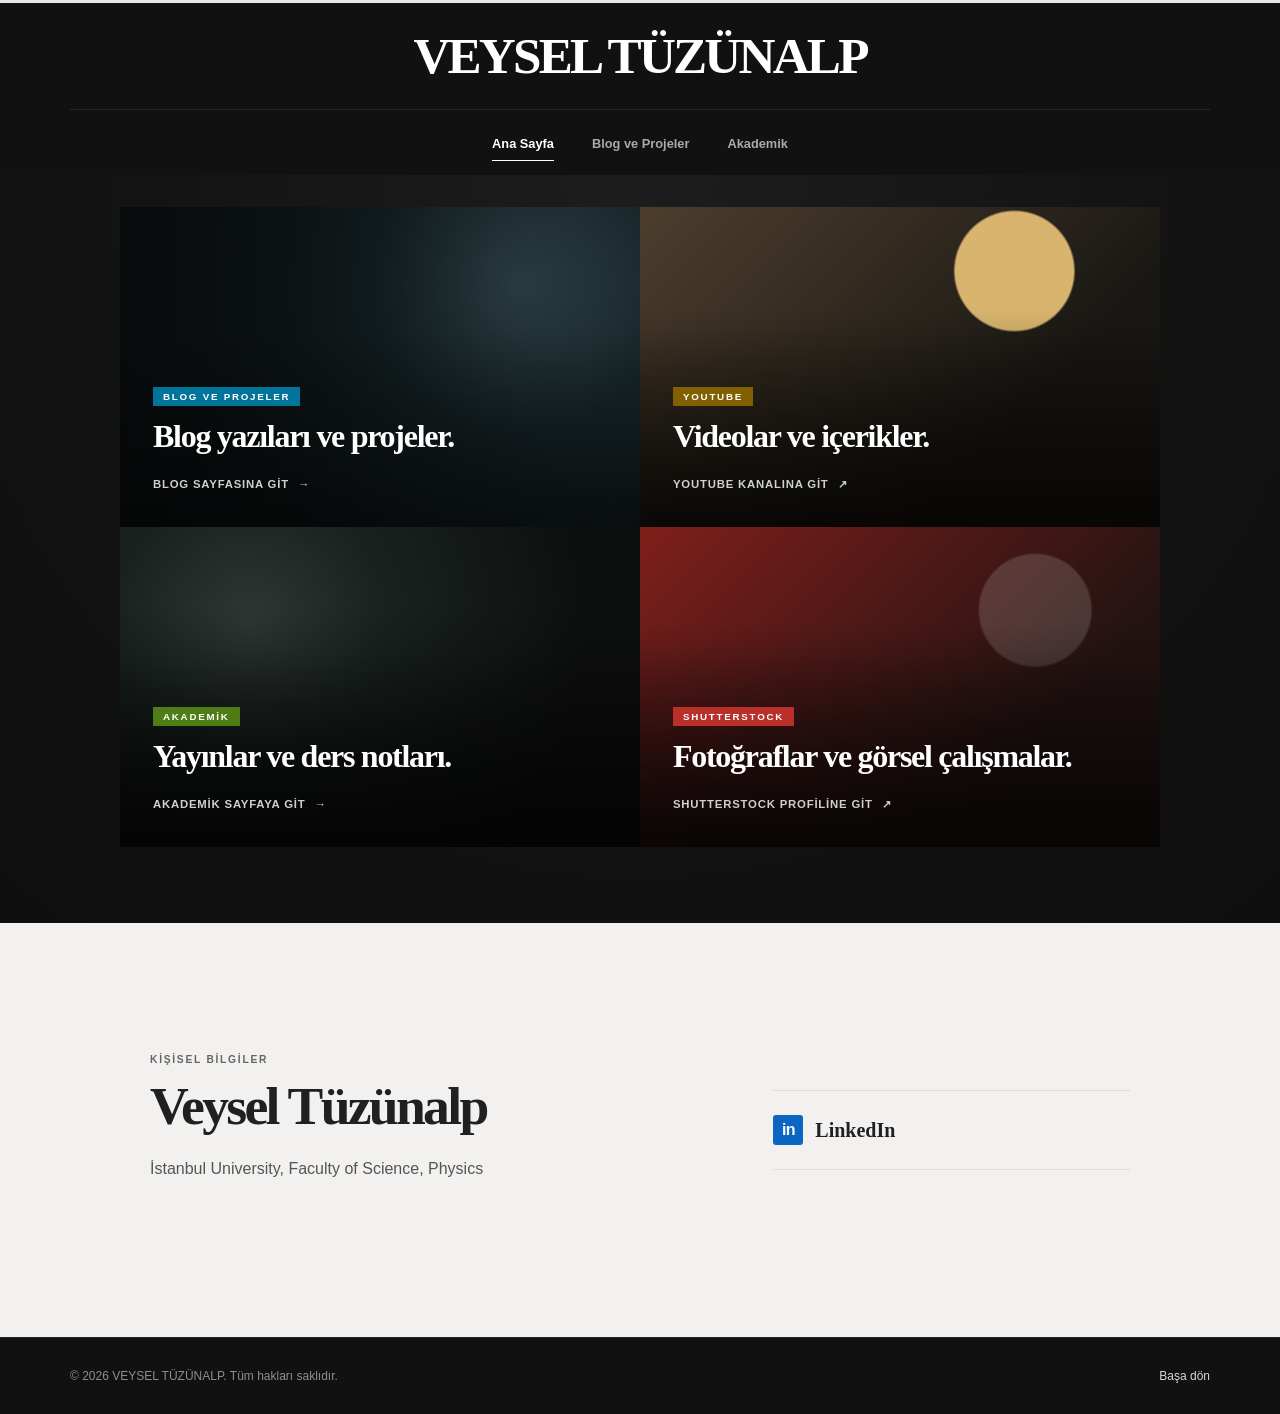
==== index.html @ 8b7c6a4f "Add files via upload" ====
<!DOCTYPE html>
<html lang="tr">
<head>
    <meta charset="UTF-8">
    <meta name="viewport" content="width=device-width, initial-scale=1.0">

    <title>VEYSEL TÜZÜNALP | Ana Sayfa</title>
    <meta name="description" content="Veysel Tüzünalp kişisel blog ve akademik web sayfası.">
    <meta name="theme-color" content="#111111">
    <meta property="og:title" content="VEYSEL TÜZÜNALP | Ana Sayfa">
    <meta property="og:description" content="Veysel Tüzünalp kişisel blog ve akademik notlar içeren web sayfası.">
    <meta property="og:type" content="website">
    <meta name="twitter:card" content="summary">

    <link rel="stylesheet" href="style.css">
</head>

<body>
    <a class="skip-link" href="#ana-icerik">Ana içeriğe geç</a>

    <header class="site-header">
        <div class="header-inner">
            <a class="site-title" href="index.html">VEYSEL TÜZÜNALP</a>

            <nav class="main-nav" aria-label="Ana gezinme">
                <ul>
                    <li><a class="is-active" href="index.html" aria-current="page">Ana Sayfa</a></li>
                    <li><a href="blog.html">Blog ve Projeler</a></li>
                    <li><a href="academic.html">Akademik</a></li>
                </ul>
            </nav>
        </div>
    </header>

    <main id="ana-icerik">
        <section class="feature-section" aria-label="Sitenin ana bölümleri">
            <div class="feature-grid">
                <a
                    class="feature-card feature-card--main"
                    href="blog.html"
                >
                    <div class="feature-card__content">
                        <span class="feature-label feature-label--blue">Blog ve Projeler</span>
                        <h1>Blog yazıları ve projeler.</h1>
                        <span class="feature-link">Blog sayfasına git <span aria-hidden="true">→</span></span>
                    </div>
                </a>

                <div class="feature-side">
                    <a
                        class="feature-card feature-card--youtube"
                        href="https://www.youtube.com/@vetudigital"
                        target="_blank"
                        rel="noopener noreferrer"
                    >
                        <div class="feature-card__content">
                            <span class="feature-label feature-label--gold">YouTube</span>
                            <h2>Videolar ve içerikler.</h2>
                            <span class="feature-link">YouTube kanalına git <span aria-hidden="true">↗</span></span>
                        </div>
                    </a>

                    <a
                        class="feature-card feature-card--academic"
                        href="academic.html"
                    >
                        <div class="feature-card__content">
                            <span class="feature-label feature-label--green">Akademik</span>
                            <h2>Yayınlar ve ders notları.</h2>
                            <span class="feature-link">Akademik sayfaya git <span aria-hidden="true">→</span></span>
                        </div>
                    </a>
                </div>

                <a
                    class="feature-card feature-card--shutterstock"
                    href="https://www.shutterstock.com/g/Veysel+TUZUNALP"
                    target="_blank"
                    rel="noopener noreferrer"
                >
                    <div class="feature-card__content">
                        <span class="feature-label feature-label--red">Shutterstock</span>
                        <h2>Fotoğraflar ve görsel çalışmalar.</h2>
                        <span class="feature-link">Shutterstock profiline git <span aria-hidden="true">↗</span></span>
                    </div>
                </a>
            </div>
        </section>

        <section class="profile-section" aria-labelledby="profile-heading">
            <div class="profile-inner">
                <div class="profile-copy">
                    <p class="section-label">Kişisel Bilgiler</p>
                    <h2 id="profile-heading">Veysel Tüzünalp</h2>
                    <p>
                        İstanbul University, Faculty of Science, Physics
                    </p>
                </div>

                <address class="contact-links">
                    <a
                        class="linkedin-link"
                        href="https://www.linkedin.com/in/vysltznlp/"
                        target="_blank"
                        rel="noopener noreferrer"
                    >
                        <span class="linkedin-logo" aria-hidden="true">in</span>
                        <strong>LinkedIn</strong>
                    </a>
                </address>
            </div>
        </section>
    </main>

    <footer class="site-footer">
        <p>© 2026 VEYSEL TÜZÜNALP. Tüm hakları saklıdır.</p>
        <a href="index.html">Başa dön</a>
    </footer>
</body>
</html>
---- style.css ----
/* Bu dosya yalnızca index.html ana sayfasını düzenler. */

:root {
    --color-ink: #111111;
    --color-paper: #f2f1ef;
    --color-card: #ffffff;
    --color-text: #202020;
    --color-muted: #656565;
    --color-line-dark: rgba(255, 255, 255, 0.09);
    --color-line-light: #deddd9;
    --color-blue: #00749a;
    --color-green: #4e7d16;
    --color-gold: #806000;
    --color-red: #b92f29;
    --content-width: 1140px;
    --serif: Georgia, "Times New Roman", serif;
    --sans: Arial, Helvetica, sans-serif;
}

*,
*::before,
*::after {
    box-sizing: border-box;
}

html {
    scroll-behavior: smooth;
}

body {
    margin: 0;
    color: var(--color-text);
    background: var(--color-paper);
    font-family: var(--sans);
    font-size: 16px;
    line-height: 1.7;
}

a {
    color: inherit;
    text-decoration: none;
}

h1,
h2,
p {
    margin-top: 0;
}

.skip-link {
    position: fixed;
    z-index: 100;
    top: 12px;
    left: 12px;
    padding: 10px 14px;
    color: var(--color-ink);
    background: var(--color-card);
    transform: translateY(-150%);
    transition: transform 180ms ease;
}

.skip-link:focus {
    transform: translateY(0);
}

/* Üst başlık */
.site-header {
    color: #ffffff;
    background: var(--color-ink);
    border-top: 3px solid #e8e8e8;
}

.header-inner {
    width: min(100% - 40px, var(--content-width));
    margin: 0 auto;
}

.site-title {
    display: block;
    width: fit-content;
    margin: 0 auto;
    padding: 27px 0 28px;
    font-family: var(--serif);
    font-size: clamp(2.1rem, 4vw, 3.2rem);
    font-weight: 700;
    line-height: 1;
    letter-spacing: -0.055em;
}

.site-title span {
    color: #c8c8c8;
}

.main-nav {
    display: flex;
    justify-content: center;
    border-top: 1px solid var(--color-line-dark);
}

.main-nav ul {
    display: flex;
    flex-wrap: wrap;
    align-items: center;
    justify-content: center;
    gap: clamp(20px, 3vw, 38px);
    margin: 0;
    padding: 0;
    list-style: none;
}

.main-nav a {
    position: relative;
    display: block;
    padding: 23px 0 20px;
    color: #aaaaaa;
    font-size: 0.8rem;
    font-weight: 600;
    transition: color 180ms ease;
}

.main-nav a::after {
    position: absolute;
    right: 0;
    bottom: 14px;
    left: 0;
    width: 0;
    height: 1px;
    margin: auto;
    content: "";
    background: #ffffff;
    transition: width 180ms ease;
}

.main-nav a:hover,
.main-nav a:focus-visible,
.main-nav a.is-active {
    color: #ffffff;
}

.main-nav a:hover::after,
.main-nav a:focus-visible::after,
.main-nav a.is-active::after {
    width: 100%;
}

/* Birleştirilmiş ana kart alanı */
.feature-section {
    padding: 32px 20px 76px;
    color: #ffffff;
    background:
        radial-gradient(circle at 50% 0%, #1d1d1d 0, #121212 58%, #0f0f0f 100%);
}

.feature-grid {
    display: grid;
    grid-template-columns: repeat(2, minmax(0, 1fr));
    grid-template-rows: repeat(2, minmax(0, 1fr));
    width: min(100%, 1040px);
    height: 640px;
    margin: 0 auto;
}

.feature-side {
    display: contents;
}

.feature-card {
    position: relative;
    isolation: isolate;
    display: flex;
    align-items: flex-end;
    min-width: 0;
    overflow: hidden;
    background-position: center;
    background-size: cover;
}

.feature-card::before {
    position: absolute;
    z-index: -1;
    inset: 0;
    content: "";
    background: linear-gradient(0deg, rgba(0, 0, 0, 0.48), transparent 62%);
    transition: background-color 220ms ease;
}

.feature-card:hover::before,
.feature-card:focus-visible::before {
    background-color: rgba(0, 0, 0, 0.12);
}

.feature-card--main {
    min-height: 0;
    background-image:
        linear-gradient(90deg, rgba(7, 10, 11, 0.88), rgba(7, 10, 11, 0.18)),
        var(--card-image, none),
        radial-gradient(circle at 76% 24%, #3b555c 0, #1b2c30 32%, #111819 72%);
}

.feature-card--youtube {
    min-height: 0;
    background:
        linear-gradient(0deg, rgba(12, 10, 7, 0.78), transparent 68%),
        radial-gradient(circle at 72% 20%, #d8b46e 0 13%, transparent 13.5%),
        linear-gradient(135deg, #4d3e2d, #191714 70%);
}

.feature-card--academic {
    min-height: 0;
    background-image:
        linear-gradient(0deg, rgba(5, 5, 5, 0.9), rgba(5, 5, 5, 0.15) 75%),
        var(--card-image, none),
        radial-gradient(circle at 25% 30%, #35403d 0, #1d2724 30%, #0f1110 75%);
}

.feature-card--shutterstock {
    min-height: 0;
    background:
        linear-gradient(0deg, rgba(13, 8, 8, 0.88), transparent 70%),
        radial-gradient(circle at 76% 26%, rgba(255, 255, 255, 0.15) 0 12%, transparent 12.5%),
        linear-gradient(135deg, #7f1f1b, #221312 72%);
}

.feature-card__content {
    width: 100%;
    padding: 31px 33px;
}

.feature-card--main .feature-card__content {
    padding: 31px 33px;
}

.feature-label {
    display: inline-block;
    margin-bottom: 14px;
    padding: 5px 10px 4px;
    color: #ffffff;
    font-size: 0.61rem;
    font-weight: 700;
    line-height: 1;
    letter-spacing: 0.18em;
    text-transform: uppercase;
}

.feature-label--blue {
    background: var(--color-blue);
}

.feature-label--gold {
    background: var(--color-gold);
}

.feature-label--green {
    background: var(--color-green);
}

.feature-label--red {
    background: var(--color-red);
}

.feature-card h1,
.feature-card h2 {
    max-width: 440px;
    margin-bottom: 16px;
    font-family: var(--serif);
    font-size: clamp(1.45rem, 2.5vw, 2rem);
    line-height: 1.02;
    letter-spacing: -0.04em;
    text-wrap: balance;
}

.feature-link {
    color: #d0d0d0;
    font-size: 0.71rem;
    font-weight: 700;
    letter-spacing: 0.07em;
    text-transform: uppercase;
}

.feature-link span {
    display: inline-block;
    margin-left: 5px;
    transition: transform 180ms ease;
}

.feature-card:hover .feature-link span,
.feature-card:focus-visible .feature-link span {
    transform: translateX(5px);
}

/* Kısa tanıtım ve iletişim */
.profile-section {
    padding: clamp(76px, 10vw, 130px) 20px;
    background: var(--color-paper);
}

.profile-inner {
    display: grid;
    grid-template-columns: minmax(0, 1.15fr) minmax(300px, 0.85fr);
    gap: clamp(65px, 11vw, 150px);
    width: min(100%, 980px);
    margin: 0 auto;
}

.section-label {
    margin-bottom: 12px;
    color: var(--color-muted);
    font-size: 0.64rem;
    font-weight: 700;
    letter-spacing: 0.17em;
    text-transform: uppercase;
}

.profile-copy h2 {
    margin-bottom: 22px;
    font-family: var(--serif);
    font-size: clamp(2.3rem, 4.2vw, 3.35rem);
    line-height: 0.98;
    letter-spacing: -0.05em;
}

.profile-copy > p:not(.section-label) {
    max-width: 590px;
    margin-bottom: 27px;
    color: #555555;
}

.resume-link {
    font-size: 0.7rem;
    font-weight: 700;
    letter-spacing: 0.08em;
    text-transform: uppercase;
}

.resume-link span {
    display: inline-block;
    margin-left: 5px;
    transition: transform 180ms ease;
}

.resume-link:hover span,
.resume-link:focus-visible span {
    transform: translateX(5px);
}

.contact-links {
    align-self: center;
    border-top: 1px solid var(--color-line-light);
    font-style: normal;
}

.contact-links a {
    display: block;
    padding: 22px 0;
    border-bottom: 1px solid var(--color-line-light);
}

.contact-links span {
    display: block;
    margin-bottom: 3px;
    color: var(--color-muted);
    font-size: 0.62rem;
    font-weight: 700;
    letter-spacing: 0.13em;
    text-transform: uppercase;
}

.contact-links strong {
    font-family: var(--serif);
    font-size: clamp(1rem, 2vw, 1.25rem);
    overflow-wrap: anywhere;
}

.contact-links a.linkedin-link {
    display: flex;
    align-items: center;
    gap: 12px;
}

.contact-links .linkedin-logo {
    display: inline-flex;
    align-items: center;
    justify-content: center;
    width: 30px;
    height: 30px;
    margin: 0;
    color: #ffffff;
    background: #0a66c2;
    border-radius: 3px;
    font-family: Arial, Helvetica, sans-serif;
    font-size: 1rem;
    font-weight: 700;
    line-height: 1;
    letter-spacing: -0.05em;
    text-transform: none;
}

/* Alt bilgi */
.site-footer {
    display: flex;
    align-items: center;
    justify-content: space-between;
    gap: 30px;
    padding: 28px max(20px, calc((100% - var(--content-width)) / 2));
    color: #8e8e8e;
    background: var(--color-ink);
    border-top: 1px solid var(--color-line-dark);
    font-size: 0.75rem;
}

.site-footer p {
    margin-bottom: 0;
}

.site-footer a {
    color: #d8d8d8;
}

a:focus-visible {
    outline: 2px solid var(--color-blue);
    outline-offset: 5px;
}

/* Tablet */
@media (max-width: 900px) {
    .profile-inner {
        gap: 60px;
    }
}

/* Telefon */
@media (max-width: 650px) {
    .header-inner {
        width: min(100% - 28px, var(--content-width));
    }

    .site-title {
        padding: 24px 0;
        font-size: 2rem;
    }

    .main-nav {
        padding: 12px 0 16px;
    }

    .main-nav ul {
        gap: 2px 20px;
    }

    .main-nav a {
        padding: 7px 0;
        font-size: 0.76rem;
    }

    .main-nav a::after {
        bottom: 2px;
    }

    .feature-section {
        padding: 18px 14px 48px;
    }

    .feature-grid {
        grid-template-columns: 1fr;
        grid-template-rows: repeat(4, 260px);
        height: auto;
    }

    .feature-card--main .feature-card__content {
        padding: 34px 28px;
    }

    .profile-inner {
        grid-template-columns: 1fr;
        gap: 48px;
    }

    .site-footer {
        align-items: flex-start;
        flex-direction: column;
    }
}

@media (prefers-reduced-motion: reduce) {
    html {
        scroll-behavior: auto;
    }

    *,
    *::before,
    *::after {
        transition-duration: 0.01ms !important;
    }
}
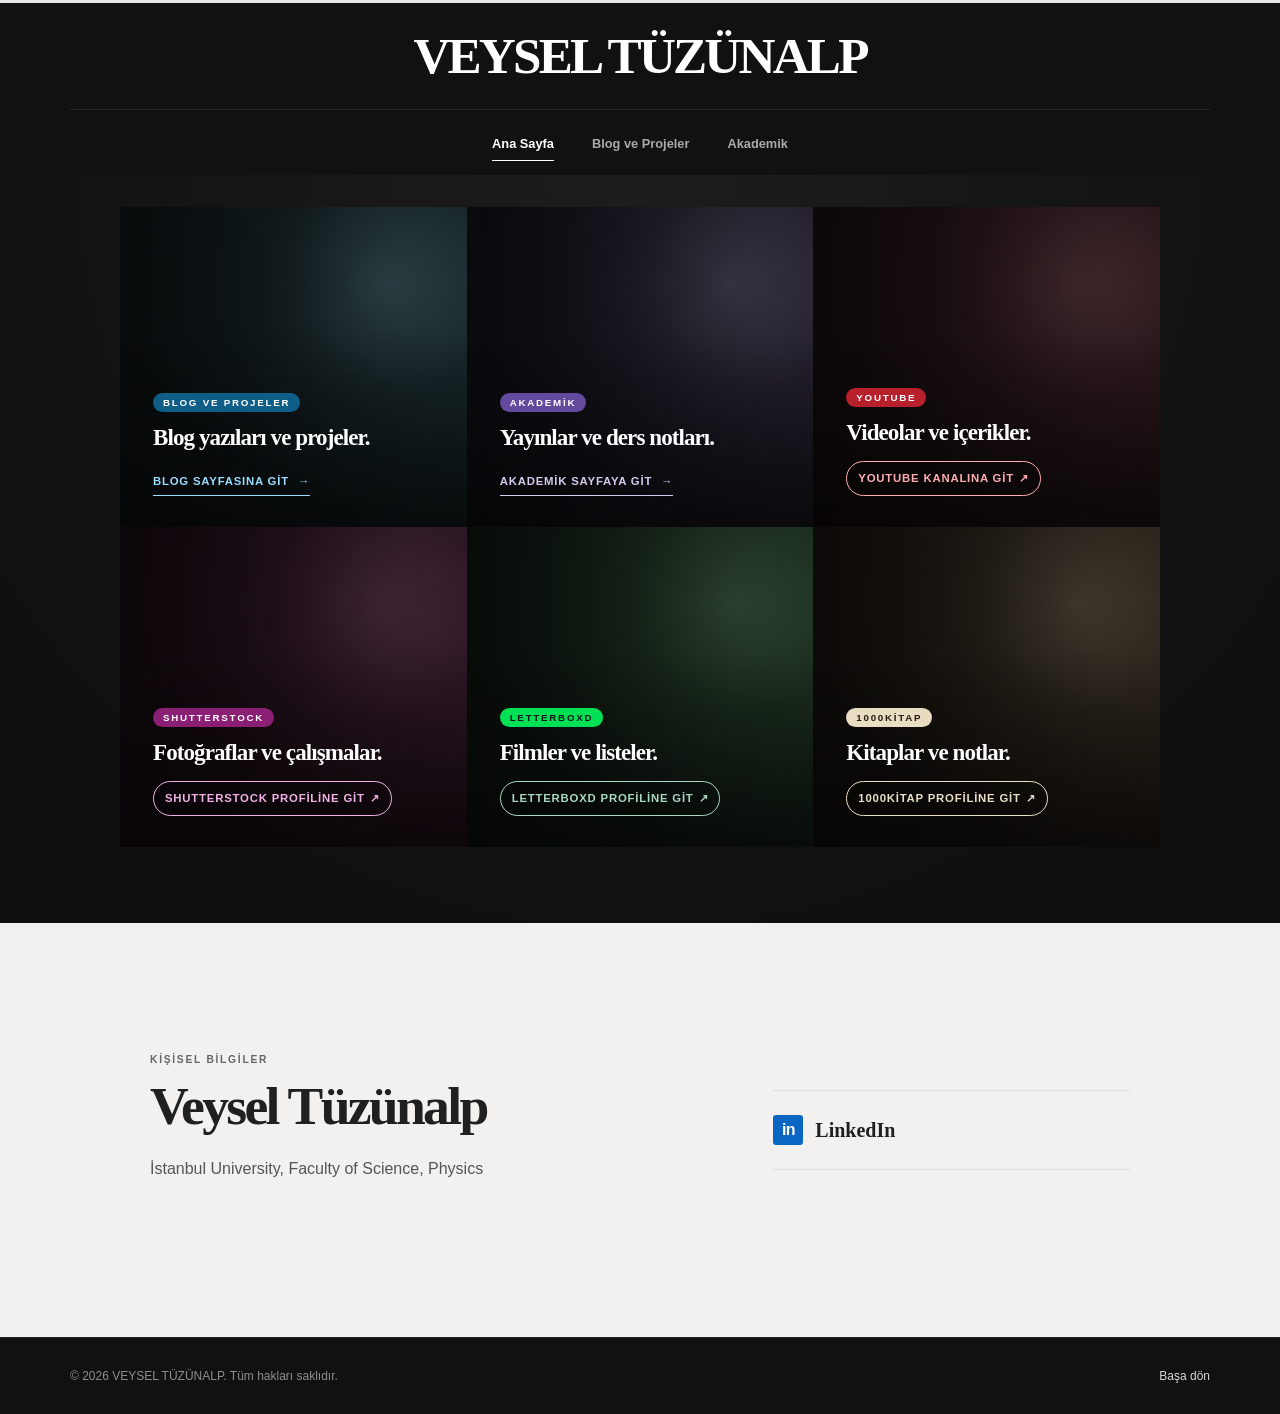
==== commit 998c5a39: "Add files via upload" ====
--- a/index.html
+++ b/index.html
@@ -10,8 +10,11 @@
     <meta property="og:title" content="VEYSEL TÜZÜNALP | Ana Sayfa">
     <meta property="og:description" content="Veysel Tüzünalp kişisel blog ve akademik notlar içeren web sayfası.">
     <meta property="og:type" content="website">
+    <meta property="og:url" content="https://vysltznlp.github.io/">
     <meta name="twitter:card" content="summary">
 
+    <link rel="canonical" href="https://vysltznlp.github.io/">
+    <link rel="icon" href="assets/images/favicon.png" type="image/png">
     <link rel="stylesheet" href="style.css">
 </head>
 
@@ -36,52 +39,76 @@
         <section class="feature-section" aria-label="Sitenin ana bölümleri">
             <div class="feature-grid">
                 <a
-                    class="feature-card feature-card--main"
+                    class="feature-card feature-card--main feature-card--internal"
                     href="blog.html"
                 >
                     <div class="feature-card__content">
-                        <span class="feature-label feature-label--blue">Blog ve Projeler</span>
+                        <span class="feature-label feature-label--blog">Blog ve Projeler</span>
                         <h1>Blog yazıları ve projeler.</h1>
                         <span class="feature-link">Blog sayfasına git <span aria-hidden="true">→</span></span>
                     </div>
                 </a>
 
-                <div class="feature-side">
-                    <a
-                        class="feature-card feature-card--youtube"
-                        href="https://www.youtube.com/@vetudigital"
-                        target="_blank"
-                        rel="noopener noreferrer"
-                    >
-                        <div class="feature-card__content">
-                            <span class="feature-label feature-label--gold">YouTube</span>
-                            <h2>Videolar ve içerikler.</h2>
-                            <span class="feature-link">YouTube kanalına git <span aria-hidden="true">↗</span></span>
-                        </div>
-                    </a>
-
-                    <a
-                        class="feature-card feature-card--academic"
-                        href="academic.html"
-                    >
-                        <div class="feature-card__content">
-                            <span class="feature-label feature-label--green">Akademik</span>
-                            <h2>Yayınlar ve ders notları.</h2>
-                            <span class="feature-link">Akademik sayfaya git <span aria-hidden="true">→</span></span>
-                        </div>
-                    </a>
-                </div>
+                <a
+                    class="feature-card feature-card--academic feature-card--internal"
+                    href="academic.html"
+                >
+                    <div class="feature-card__content">
+                        <span class="feature-label feature-label--academic">Akademik</span>
+                        <h2>Yayınlar ve ders notları.</h2>
+                        <span class="feature-link">Akademik sayfaya git <span aria-hidden="true">→</span></span>
+                    </div>
+                </a>
 
                 <a
-                    class="feature-card feature-card--shutterstock"
+                    class="feature-card feature-card--youtube feature-card--external"
+                    href="https://www.youtube.com/@vetudigital"
+                    target="_blank"
+                    rel="noopener noreferrer"
+                >
+                    <div class="feature-card__content">
+                        <span class="feature-label feature-label--youtube">YouTube</span>
+                        <h2>Videolar ve içerikler.</h2>
+                        <span class="feature-link">YouTube kanalına git <span aria-hidden="true">↗</span></span>
+                    </div>
+                </a>
+
+                <a
+                    class="feature-card feature-card--shutterstock feature-card--external"
                     href="https://www.shutterstock.com/g/Veysel+TUZUNALP"
                     target="_blank"
                     rel="noopener noreferrer"
                 >
                     <div class="feature-card__content">
-                        <span class="feature-label feature-label--red">Shutterstock</span>
-                        <h2>Fotoğraflar ve görsel çalışmalar.</h2>
+                        <span class="feature-label feature-label--shutterstock">Shutterstock</span>
+                        <h2>Fotoğraflar ve çalışmalar.</h2>
                         <span class="feature-link">Shutterstock profiline git <span aria-hidden="true">↗</span></span>
+                    </div>
+                </a>
+
+                <a
+                    class="feature-card feature-card--letterboxd feature-card--external"
+                    href="https://letterboxd.com/vysltznlp/"
+                    target="_blank"
+                    rel="noopener noreferrer"
+                >
+                    <div class="feature-card__content">
+                        <span class="feature-label feature-label--letterboxd">Letterboxd</span>
+                        <h2>Filmler ve listeler.</h2>
+                        <span class="feature-link">Letterboxd profiline git <span aria-hidden="true">↗</span></span>
+                    </div>
+                </a>
+
+                <a
+                    class="feature-card feature-card--bin-kitap feature-card--external"
+                    href="https://1000kitap.com/VforVeysel"
+                    target="_blank"
+                    rel="noopener noreferrer"
+                >
+                    <div class="feature-card__content">
+                        <span class="feature-label feature-label--bin-kitap">1000Kitap</span>
+                        <h2>Kitaplar ve notlar.</h2>
+                        <span class="feature-link">1000Kitap profiline git <span aria-hidden="true">↗</span></span>
                     </div>
                 </a>
             </div>
--- a/style.css
+++ b/style.css
@@ -153,7 +153,7 @@
 
 .feature-grid {
     display: grid;
-    grid-template-columns: repeat(2, minmax(0, 1fr));
+    grid-template-columns: repeat(3, minmax(0, 1fr));
     grid-template-rows: repeat(2, minmax(0, 1fr));
     width: min(100%, 1040px);
     height: 640px;
@@ -191,37 +191,49 @@
 
 .feature-card--main {
     min-height: 0;
-    background-image:
+    background:
         linear-gradient(90deg, rgba(7, 10, 11, 0.88), rgba(7, 10, 11, 0.18)),
-        var(--card-image, none),
-        radial-gradient(circle at 76% 24%, #3b555c 0, #1b2c30 32%, #111819 72%);
+        radial-gradient(circle at 76% 24%, #3b555c 0%, #1b2c30 32%, #111819 72%);
 }
 
 .feature-card--youtube {
     min-height: 0;
     background:
-        linear-gradient(0deg, rgba(12, 10, 7, 0.78), transparent 68%),
-        radial-gradient(circle at 72% 20%, #d8b46e 0 13%, transparent 13.5%),
-        linear-gradient(135deg, #4d3e2d, #191714 70%);
+        linear-gradient(90deg, rgba(12, 7, 8, 0.88), rgba(12, 7, 8, 0.18)),
+        radial-gradient(circle at 76% 24%, #55353a 0%, #301a1e 32%, #1a1012 72%);
 }
 
 .feature-card--academic {
     min-height: 0;
-    background-image:
-        linear-gradient(0deg, rgba(5, 5, 5, 0.9), rgba(5, 5, 5, 0.15) 75%),
-        var(--card-image, none),
-        radial-gradient(circle at 25% 30%, #35403d 0, #1d2724 30%, #0f1110 75%);
+    background:
+        linear-gradient(90deg, rgba(9, 8, 12, 0.88), rgba(9, 8, 12, 0.18)),
+        radial-gradient(circle at 76% 24%, #4b4659 0%, #2a2535 32%, #16141b 72%);
 }
 
 .feature-card--shutterstock {
     min-height: 0;
     background:
-        linear-gradient(0deg, rgba(13, 8, 8, 0.88), transparent 70%),
-        radial-gradient(circle at 76% 26%, rgba(255, 255, 255, 0.15) 0 12%, transparent 12.5%),
-        linear-gradient(135deg, #7f1f1b, #221312 72%);
+        linear-gradient(90deg, rgba(12, 6, 10, 0.88), rgba(12, 6, 10, 0.18)),
+        radial-gradient(circle at 76% 24%, #583348 0%, #321928 32%, #1b0e16 72%);
+}
+
+.feature-card--letterboxd {
+    min-height: 0;
+    background:
+        linear-gradient(90deg, rgba(7, 11, 8, 0.88), rgba(7, 11, 8, 0.18)),
+        radial-gradient(circle at 76% 24%, #3d5940 0%, #203523 32%, #111b13 72%);
+}
+
+.feature-card--bin-kitap {
+    min-height: 0;
+    background:
+        linear-gradient(90deg, rgba(11, 9, 7, 0.88), rgba(11, 9, 7, 0.18)),
+        radial-gradient(circle at 76% 24%, #554c3e 0%, #31291f 32%, #1b1712 72%);
 }
 
 .feature-card__content {
+    position: relative;
+    z-index: 1;
     width: 100%;
     padding: 31px 33px;
 }
@@ -234,6 +246,7 @@
     display: inline-block;
     margin-bottom: 14px;
     padding: 5px 10px 4px;
+    border-radius: 999px;
     color: #ffffff;
     font-size: 0.61rem;
     font-weight: 700;
@@ -242,20 +255,69 @@
     text-transform: uppercase;
 }
 
-.feature-label--blue {
-    background: var(--color-blue);
-}
-
-.feature-label--gold {
-    background: var(--color-gold);
-}
-
-.feature-label--green {
-    background: var(--color-green);
-}
-
-.feature-label--red {
-    background: var(--color-red);
+.feature-label--blog {
+    background: #0f5e87;
+}
+
+.feature-label--academic {
+    background: #634a9d;
+}
+
+.feature-label--youtube {
+    background: #b8202c;
+}
+
+.feature-label--shutterstock {
+    background: #8b1f74;
+}
+
+.feature-label--letterboxd {
+    color: #14181c;
+    background: #00e054;
+}
+
+.feature-label--bin-kitap {
+    color: #211a12;
+    background: #e8dcc2;
+}
+
+.feature-card--main .feature-link {
+    color: #9bdcff;
+}
+
+.feature-card--academic .feature-link {
+    color: #d8caee;
+}
+
+.feature-card--youtube .feature-link {
+    color: #ffadb4;
+}
+
+.feature-card--shutterstock .feature-link {
+    color: #f1b3e6;
+}
+
+.feature-card--letterboxd .feature-link {
+    color: #a9d9c0;
+}
+
+.feature-card--bin-kitap .feature-link {
+    color: #eadfc8;
+}
+
+.feature-card--internal .feature-link {
+    display: inline-block;
+    padding-bottom: 4px;
+    border-bottom: 1px solid currentColor;
+}
+
+.feature-card--external .feature-link {
+    display: inline-flex;
+    align-items: center;
+    padding: 7px 11px;
+    border: 1px solid currentColor;
+    border-radius: 999px;
+    background: rgba(0, 0, 0, 0.16);
 }
 
 .feature-card h1,
@@ -263,7 +325,7 @@
     max-width: 440px;
     margin-bottom: 16px;
     font-family: var(--serif);
-    font-size: clamp(1.45rem, 2.5vw, 2rem);
+    font-size: clamp(1.2rem, 1.8vw, 1.55rem);
     line-height: 1.02;
     letter-spacing: -0.04em;
     text-wrap: balance;
@@ -462,7 +524,7 @@
 
     .feature-grid {
         grid-template-columns: 1fr;
-        grid-template-rows: repeat(4, 260px);
+        grid-template-rows: repeat(6, 260px);
         height: auto;
     }
 
